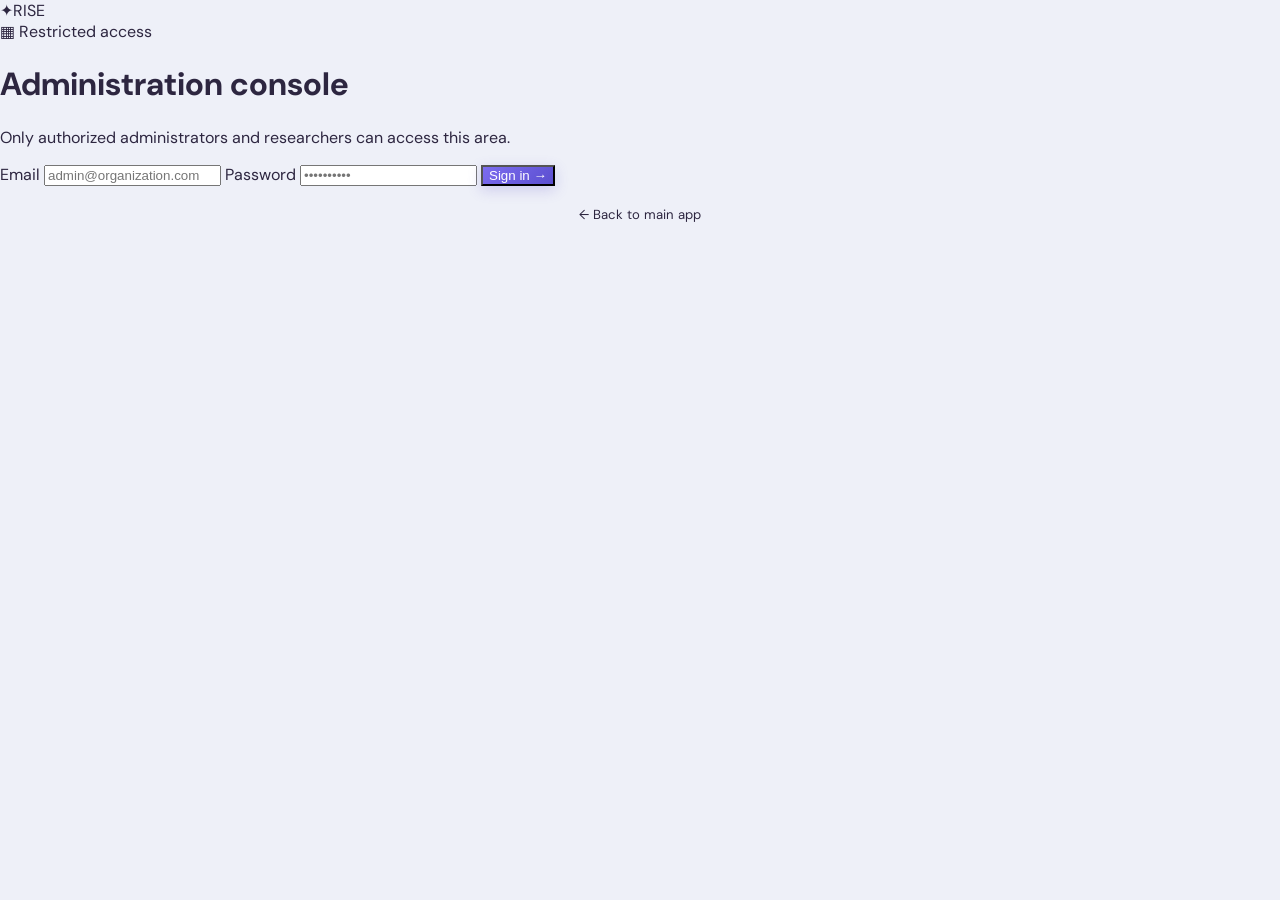
==== admin/index.html @ 9676bac1 "Ship English RISE pilot UI aligned with mobile mockups. Move user-facing copy and guardrails to Engl" ====
<!doctype html>
<html lang="en">
<head>
  <meta charset="UTF-8" />
  <meta name="viewport" content="width=device-width, initial-scale=1.0" />
  <meta name="theme-color" content="#5b4fcf" />
  <title>RISE — Administration Console</title>
  <link rel="preconnect" href="https://fonts.googleapis.com" />
  <link rel="preconnect" href="https://fonts.gstatic.com" crossorigin />
  <link href="https://fonts.googleapis.com/css2?family=DM+Sans:wght@400;500;600;700&display=swap" rel="stylesheet" />
  <link rel="stylesheet" href="admin.css" />
</head>
<body>

<!-- ── Auth screen ── -->
<div id="auth-screen" class="auth-wrap">
  <div class="auth-card">
    <div class="auth-logo"><span class="mark">✦</span><span>RISE</span></div>
    <div class="auth-badge">▦ Restricted access</div>
    <h1>Administration console</h1>
    <p>Only authorized administrators and researchers can access this area.</p>
    <form id="login-form">
      <label>
        Email
        <input id="login-email" type="email" required placeholder="admin@organization.com" autocomplete="email" />
      </label>
      <label>
        Password
        <input id="login-password" type="password" required placeholder="••••••••••" autocomplete="current-password" />
      </label>
      <button class="btn-primary" type="submit" id="login-btn">Sign in →</button>
      <p id="login-error" class="form-error"></p>
    </form>
    <p style="margin-top:1.25rem; font-size:.82rem; color:var(--text-muted); text-align:center;">
      <a href="../index.html" style="color:var(--brand); text-decoration:none;">← Back to main app</a>
    </p>
  </div>
</div>

<!-- ── App shell (hidden until login) ── -->
<div id="app-shell" class="app-shell" hidden>

  <!-- Sidebar -->
  <aside class="sidebar">
    <div class="sidebar-logo"><span class="mark">✦</span><span>RISE</span></div>
    <div class="sidebar-subtitle">Admin</div>
    <nav>
      <button class="nav-item active" data-view="admin">
        <span class="icon">▦</span><span>Dashboard Admin</span>
      </button>
      <button class="nav-item" data-view="research" id="research-nav-item">
        <span class="icon">⌁</span><span>Research</span>
      </button>
    </nav>
    <div class="sidebar-footer">
      <div class="user-mini">
        <div class="avatar" id="user-avatar">?</div>
        <div class="user-info">
          <strong id="user-name">—</strong>
          <small id="user-role">—</small>
        </div>
      </div>
      <div class="sidebar-links">
        <a href="../index.html" class="sidebar-link">
          <span class="icon">↩</span><span>Main app</span>
        </a>
        <button class="sidebar-link" id="logout-btn">
          <span class="icon">↪</span><span>Sign out</span>
        </button>
      </div>
    </div>
  </aside>

  <!-- Main content -->
  <main class="main-content">

    <!-- Admin View -->
    <section id="view-admin" class="view-section">
      <div class="page-header">
        <div class="page-eyebrow">Administration</div>
        <h1>Organization status</h1>
        <p>Accounts, invitations, consent and activity in one place.</p>
      </div>
      <div id="admin-kpis" class="kpi-grid"></div>
      <div class="section-card">
        <div class="section-header">
          <h2>Users</h2>
          <button class="btn-outline" id="invite-btn">+ Invite</button>
        </div>
        <div class="section-body">
          <table class="data-table" id="users-table">
            <thead>
              <tr>
                <th>Name</th>
                <th>Email</th>
                <th>Role</th>
                <th>Onboarding</th>
                <th>Created</th>
              </tr>
            </thead>
            <tbody id="users-tbody"></tbody>
          </table>
        </div>
      </div>
    </section>

    <!-- Research View -->
    <section id="view-research" class="view-section" hidden>
      <div class="page-header">
        <div class="page-eyebrow">Research Console</div>
        <h1>Authorized pseudonymized data</h1>
        <p>Audited access to conversations for pilot review.</p>
      </div>
      <div id="research-kpis" class="kpi-grid"></div>
      <div class="section-card">
        <div class="section-header">
          <h2 id="research-heading">Authorized conversations</h2>
          <button class="btn-outline" id="refresh-research-btn">↺ Refresh</button>
        </div>
        <div id="research-list" class="section-body"></div>
      </div>
    </section>

  </main>
</div>

<!-- ── Invite modal ── -->
<div id="invite-modal" class="modal-backdrop" hidden>
  <div class="modal">
    <h2>Invite user</h2>
    <p>The invite link will be generated and shown here. Copy and send it manually.</p>
    <label>
      Guest email
      <input id="invite-email" type="email" placeholder="name@example.com" />
    </label>
    <label style="margin-top:.75rem;">
      Role
      <select id="invite-role" style="padding:.65rem .85rem;border:1.5px solid var(--border);border-radius:8px;font-size:.9rem;background:var(--bg);color:var(--text);">
        <option value="youth">Youth</option>
        <option value="guardian">Guardian</option>
        <option value="researcher">Researcher</option>
        <option value="organization_admin">Organization admin</option>
      </select>
    </label>
    <div id="invite-result" style="margin-top:.75rem;font-size:.85rem;display:none;"></div>
    <div class="modal-actions">
      <button class="btn-ghost" id="invite-cancel">Cancel</button>
      <button class="btn-primary" id="invite-submit" style="width:auto;">Create invite</button>
    </div>
  </div>
</div>

<script>
(function () {
  'use strict';

  /* ── Config ── */
  const API_BASE = localStorage.getItem('rise_api') ||
    (['localhost', '127.0.0.1'].includes(location.hostname) ? 'http://localhost:8000' : '');

  const ADMIN_ROLES = ['organization_admin', 'platform_admin', 'researcher'];
  const ROLE_LABELS = {
    youth: 'Youth', guardian: 'Guardian', researcher: 'Researcher',
    organization_admin: 'Org admin', platform_admin: 'Platform admin'
  };
  const ONBOARDING_LABELS = { complete: 'Complete', pending: 'Pending', skipped: 'Skipped' };

  /* ── Session ── */
  let session = (() => {
    try { return JSON.parse(localStorage.getItem('bussola_session') || 'null'); } catch { return null; }
  })();

  function saveSession(data) {
    session = data;
    localStorage.setItem('bussola_session', JSON.stringify(data));
  }

  function clearSession() {
    session = null;
    localStorage.removeItem('bussola_session');
  }

  /* ── API helper ── */
  async function api(path, options = {}) {
    const headers = { 'Content-Type': 'application/json', ...(options.headers || {}) };
    if (session?.access_token) headers.Authorization = `Bearer ${session.access_token}`;
    const response = await fetch(API_BASE + path, { ...options, headers });
    const data = await response.json().catch(() => ({}));
    if (!response.ok) {
      throw new Error(typeof data.detail === 'string' ? data.detail : 'The operation could not be completed.');
    }
    return data;
  }

  /* ── DOM helper: create element with text content and optional class ── */
  function makeEl(tag, className, text) {
    const node = document.createElement(tag);
    if (className) node.className = className;
    if (text !== undefined) node.textContent = text;
    return node;
  }

  /* ── Spinner node ── */
  function makeSpinner(message) {
    const wrap = makeEl('div', 'state-message');
    const s = makeEl('span', 'spinner');
    wrap.appendChild(s);
    wrap.appendChild(document.createTextNode(' ' + message));
    return wrap;
  }

  /* ── DOM refs ── */
  const authScreen   = document.getElementById('auth-screen');
  const appShell     = document.getElementById('app-shell');
  const IS_LOCAL = ['localhost', '127.0.0.1'].includes(location.hostname);

  function initDemoLogin() {
    if (!IS_LOCAL) return;
    document.getElementById('login-email').value = 'admin@rise.dev';
    document.getElementById('login-password').value = 'RiseDemo2026!';
    if (loginForm && !document.getElementById('demo-hint')) {
      const hint = makeEl('p', null, 'Demo mode — click Sign in to continue');
      hint.id = 'demo-hint';
      hint.style.cssText = 'font-size:.82rem;color:var(--text-muted);text-align:center;margin:0 0 .75rem;';
      loginForm.insertBefore(hint, loginForm.firstChild);
    }
  }

  const loginForm    = document.getElementById('login-form');
  const loginError   = document.getElementById('login-error');
  const loginBtn     = document.getElementById('login-btn');
  const userAvatar   = document.getElementById('user-avatar');
  const userName     = document.getElementById('user-name');
  const userRole     = document.getElementById('user-role');
  const logoutBtn    = document.getElementById('logout-btn');
  const inviteModal  = document.getElementById('invite-modal');
  const viewAdmin    = document.getElementById('view-admin');
  const viewResearch = document.getElementById('view-research');
  const researchNavItem = document.getElementById('research-nav-item');

  /* ── Navigation ── */
  function showView(name) {
    viewAdmin.hidden    = (name !== 'admin');
    viewResearch.hidden = (name !== 'research');
    document.querySelectorAll('.nav-item').forEach(btn => {
      btn.classList.toggle('active', btn.dataset.view === name);
    });
  }

  document.querySelectorAll('.nav-item[data-view]').forEach(btn =>
    btn.addEventListener('click', () => showView(btn.dataset.view))
  );

  /* ── Enter app ── */
  function enterApp(me) {
    authScreen.hidden = true;
    appShell.hidden   = false;

    userAvatar.textContent = (me.display_name || me.email || '?').slice(0, 1).toUpperCase();
    userName.textContent   = me.display_name || me.email || '—';
    userRole.textContent   = ROLE_LABELS[me.role] || me.role;

    researchNavItem.hidden = !(['researcher', 'platform_admin'].includes(me.role));

    loadAdminDashboard();
    if (['researcher', 'platform_admin'].includes(me.role)) loadResearch();
  }

  initDemoLogin();

  /* ── Login ── */
  loginForm.addEventListener('submit', async (e) => {
    e.preventDefault();
    loginError.textContent = '';
    loginBtn.disabled = true;
    loginBtn.textContent = 'Signing in…';
    try {
      const tokens = await api('/auth/login', {
        method: 'POST',
        body: JSON.stringify({
          email:    document.getElementById('login-email').value.trim(),
          password: document.getElementById('login-password').value
        })
      });
      saveSession(tokens);
      const me = await api('/me');
      session.user = me;
      saveSession(session);

      if (!ADMIN_ROLES.includes(me.role)) {
        loginError.textContent = 'Access denied. This console is for administrators and researchers only.';
        clearSession();
        return;
      }
      enterApp(me);
    } catch (err) {
      loginError.textContent = err.message;
    } finally {
      loginBtn.disabled = false;
      loginBtn.textContent = 'Sign in →';
    }
  });

  /* ── Logout ── */
  logoutBtn.addEventListener('click', async () => {
    try {
      if (session?.refresh_token) {
        await api('/auth/logout', { method: 'POST', body: JSON.stringify({ refresh_token: session.refresh_token }) });
      }
    } catch (_) {}
    clearSession();
    appShell.hidden   = true;
    authScreen.hidden = false;
    if (IS_LOCAL) initDemoLogin();
    else document.getElementById('login-password').value = '';
  });

  /* ── KPI rendering (safe DOM) ── */
  function renderKpis(containerId, kpisObj) {
    const container = document.getElementById(containerId);
    container.replaceChildren();
    if (!kpisObj || !Object.keys(kpisObj).length) {
      container.appendChild(makeEl('div', 'state-message', 'No metrics available.'));
      return;
    }
    Object.entries(kpisObj).forEach(([key, val]) => {
      const isRate = key.includes('rate') || key.includes('percent') || key.includes('taxa');
      const formatted = typeof val === 'number'
        ? (isRate ? val.toFixed(1) + '%' : val.toLocaleString('en-US'))
        : String(val);
      const label = key.replace(/_/g, ' ').replace(/\b\w/g, c => c.toUpperCase());
      const card  = makeEl('div', 'kpi-card');
      card.appendChild(makeEl('div', 'kpi-value', formatted));
      card.appendChild(makeEl('div', 'kpi-label', label));
      container.appendChild(card);
    });
  }

  /* ── Users table rendering (safe DOM) ── */
  function buildUserRow(u) {
    const tr = document.createElement('tr');

    const tdName = document.createElement('td');
    tdName.appendChild(makeEl('strong', null, u.display_name || '—'));
    tr.appendChild(tdName);

    const tdEmail = makeEl('td', null, u.email || '—');
    tdEmail.style.color = 'var(--text-muted)';
    tr.appendChild(tdEmail);

    const tdRole = document.createElement('td');
    const rPill  = makeEl('span', 'pill pill-role', ROLE_LABELS[u.role] || u.role);
    tdRole.appendChild(rPill);
    tr.appendChild(tdRole);

    const tdOnb  = document.createElement('td');
    const oCls   = u.onboarding_status === 'complete' ? 'pill pill-complete' : 'pill pill-pending';
    const oPill  = makeEl('span', oCls, ONBOARDING_LABELS[u.onboarding_status] || u.onboarding_status);
    tdOnb.appendChild(oPill);
    tr.appendChild(tdOnb);

    const tdDate = makeEl('td', null, u.created_at ? new Date(u.created_at).toLocaleDateString('en-US') : '—');
    tdDate.style.color    = 'var(--text-muted)';
    tdDate.style.fontSize = '.8rem';
    tr.appendChild(tdDate);

    return tr;
  }

  /* ── Admin dashboard ── */
  async function loadAdminDashboard() {
    const kpisContainer = document.getElementById('admin-kpis');
    const tbody = document.getElementById('users-tbody');
    kpisContainer.replaceChildren(makeSpinner('Loading metrics…'));
    tbody.replaceChildren(buildLoadingRow(5, 'Loading users…'));
    try {
      const [dashboard, usersResp] = await Promise.all([
        api('/admin/dashboard'),
        api('/admin/users')
      ]);
      renderKpis('admin-kpis', dashboard.kpis || dashboard);

      const users = usersResp.items || usersResp || [];
      tbody.replaceChildren();
      if (!users.length) {
        tbody.appendChild(buildLoadingRow(5, 'No users yet.'));
        return;
      }
      users.forEach(u => tbody.appendChild(buildUserRow(u)));
    } catch (err) {
      kpisContainer.replaceChildren(makeEl('div', 'state-message', 'Failed to load metrics: ' + err.message));
      tbody.replaceChildren(buildLoadingRow(5, 'Could not load users.'));
    }
  }

  function buildLoadingRow(cols, message) {
    const tr = document.createElement('tr');
    const td = document.createElement('td');
    td.colSpan = cols;
    td.className = 'state-message';
    td.textContent = message;
    tr.appendChild(td);
    return tr;
  }

  /* ── Research rendering (safe DOM) ── */
  function riskPillClass(level) {
    if (!level) return 'pill pill-pending';
    const l = level.toLowerCase();
    if (l === 'low'    || l === 'baixo') return 'pill pill-low';
    if (l === 'medium' || l === 'médio') return 'pill pill-medium';
    if (l === 'high'   || l === 'alto')  return 'pill pill-high';
    return 'pill pill-pending';
  }

  function buildResearchRow(row) {
    const wrap = makeEl('div', 'research-row');

    /* meta bar */
    const meta = makeEl('div', 'research-meta');
    meta.appendChild(makeEl('span', null, row.pseudonym || 'Anonymous'));
    const riskPill = makeEl('span', riskPillClass(row.risk_level), row.risk_level || '—');
    meta.appendChild(riskPill);
    meta.appendChild(makeEl('span', null, row.created_at ? new Date(row.created_at).toLocaleString('en-US') : '—'));
    wrap.appendChild(meta);

    /* exchange bubbles */
    const exchange = makeEl('div', 'research-exchange');

    const userBubble = makeEl('div', 'exchange-bubble exchange-user');
    userBubble.appendChild(makeEl('div', 'exchange-label', 'Youth'));
    userBubble.appendChild(document.createTextNode(row.user_message || '—'));
    exchange.appendChild(userBubble);

    const kaiBubble = makeEl('div', 'exchange-bubble exchange-kai');
    kaiBubble.appendChild(makeEl('div', 'exchange-label', 'Kai'));
    kaiBubble.appendChild(document.createTextNode(row.assistant_message || '—'));
    exchange.appendChild(kaiBubble);

    wrap.appendChild(exchange);
    return wrap;
  }

  async function loadResearch() {
    const kpisContainer = document.getElementById('research-kpis');
    const list = document.getElementById('research-list');
    kpisContainer.replaceChildren(makeSpinner('Loading metrics…'));
    list.replaceChildren(makeSpinner('Loading conversations…'));
    try {
      const [kpis, conversations] = await Promise.all([
        api('/v1/analytics/kpis'),
        api('/research/conversations?purpose=pilot-review')
      ]);
      renderKpis('research-kpis', kpis.kpis || kpis);

      const items = conversations.items || conversations || [];
      list.replaceChildren();
      if (!items.length) {
        list.appendChild(makeEl('div', 'state-message', 'No conversations authorized for review.'));
        return;
      }
      items.forEach(row => list.appendChild(buildResearchRow(row)));
    } catch (err) {
      kpisContainer.replaceChildren(makeEl('div', 'state-message', 'Failed to load metrics: ' + err.message));
      list.replaceChildren(makeEl('div', 'state-message', 'Could not load conversations: ' + err.message));
    }
  }

  document.getElementById('refresh-research-btn').addEventListener('click', loadResearch);

  /* ── Invite modal ── */
  document.getElementById('invite-btn').addEventListener('click', () => {
    document.getElementById('invite-email').value = '';
    const result = document.getElementById('invite-result');
    result.style.display = 'none';
    result.textContent   = '';
    inviteModal.hidden   = false;
  });

  document.getElementById('invite-cancel').addEventListener('click', () => { inviteModal.hidden = true; });
  inviteModal.addEventListener('click', (e) => { if (e.target === inviteModal) inviteModal.hidden = true; });

  document.getElementById('invite-submit').addEventListener('click', async () => {
    const email  = document.getElementById('invite-email').value.trim();
    const role   = document.getElementById('invite-role').value;
    const result = document.getElementById('invite-result');
    const btn    = document.getElementById('invite-submit');

    if (!email) {
      result.style.display = 'block';
      result.style.color   = 'var(--danger)';
      result.textContent   = 'Enter a valid email address.';
      return;
    }

    btn.disabled    = true;
    btn.textContent = 'Creating…';
    result.style.display = 'none';
    result.textContent   = '';
    try {
      const data = await api('/auth/invites', {
        method: 'POST',
        body: JSON.stringify({ email, role })
      });
      const token = data.invite_token || data.token || JSON.stringify(data);
      result.style.display = 'block';
      result.style.color   = 'var(--success)';
      result.textContent   = '✓ Invite created. Token: ' + token;
    } catch (err) {
      result.style.display = 'block';
      result.style.color   = 'var(--danger)';
      result.textContent   = err.message;
    } finally {
      btn.disabled    = false;
      btn.textContent = 'Create invite';
    }
  });

  /* ── Auto-login from existing session ── */
  if (session?.access_token && session?.user && ADMIN_ROLES.includes(session.user.role)) {
    enterApp(session.user);
  }

})();
</script>
</body>
</html>
---- admin/admin.css ----
/* ==========================================================================
   RISE Admin Console — minimal styles (reuses rise design tokens)
   ========================================================================== */

:root {
  --rise-purple: #7c6cf0;
  --rise-purple-dark: #5b4fcf;
  --rise-bg: #eef0f8;
  --rise-surface: rgba(255, 255, 255, 0.92);
  --rise-text: #2d2640;
  --rise-muted: #7a7289;
  --rise-accent: #9b8afb;
  --rise-border: rgba(124, 108, 240, 0.12);
  --rise-shadow-soft: 0 4px 16px rgba(45, 38, 64, 0.06);
  --rise-radius-sm: 10px;
  --rise-radius-md: 16px;
  --rise-radius-pill: 999px;
  --font-ui: "DM Sans", system-ui, -apple-system, sans-serif;
  --font-display: "Fraunces", Georgia, serif;
}

/* Admin uses wider layout than mobile shell */
.admin-body {
  margin: 0;
  min-height: 100vh;
  background: var(--rise-bg);
  color: var(--rise-text);
  font-family: var(--font-ui);
}

.admin-shell {
  display: flex;
  min-height: 100vh;
}

/* Sidebar */
.admin-sidebar {
  width: 240px;
  flex-shrink: 0;
  background: linear-gradient(180deg, var(--rise-purple-dark) 0%, #4a3fb8 100%);
  color: #f0eeff;
  padding: 28px 20px 24px;
  display: flex;
  flex-direction: column;
  position: fixed;
  inset: 0 auto 0 0;
}

.admin-sidebar .brand {
  font-family: var(--font-display);
  font-size: 22px;
  font-weight: 600;
  display: flex;
  align-items: center;
  gap: 8px;
  margin-bottom: 36px;
}

.admin-sidebar .brand-mark {
  color: var(--rise-accent);
}

.admin-sidebar .eyebrow {
  color: rgba(240, 238, 255, 0.55);
  margin-bottom: 12px;
}

.admin-nav {
  display: grid;
  gap: 4px;
}

.admin-nav-item {
  display: flex;
  align-items: center;
  gap: 10px;
  padding: 11px 12px;
  border-radius: var(--rise-radius-sm);
  font-size: 14px;
  font-weight: 600;
  color: rgba(240, 238, 255, 0.72);
  text-align: left;
  transition: background 0.12s ease, color 0.12s ease;
}

.admin-nav-item:hover,
.admin-nav-item.active {
  background: rgba(255, 255, 255, 0.12);
  color: #fff;
}

.admin-sidebar-bottom {
  margin-top: auto;
  padding-top: 20px;
}

.admin-sidebar-bottom a,
.admin-sidebar-bottom button {
  display: block;
  width: 100%;
  padding: 10px 12px;
  font-size: 13px;
  font-weight: 600;
  color: rgba(240, 238, 255, 0.65);
  text-align: left;
  border-radius: var(--rise-radius-sm);
}

.admin-sidebar-bottom a:hover,
.admin-sidebar-bottom button:hover {
  color: #fff;
  background: rgba(255, 255, 255, 0.08);
}

/* Main content */
.admin-main {
  flex: 1;
  margin-left: 240px;
  padding: 32px 5vw 64px;
  max-width: 1200px;
}

.admin-topbar {
  display: flex;
  justify-content: space-between;
  align-items: flex-start;
  margin-bottom: 32px;
}

.admin-topbar h1 {
  font-family: var(--font-display);
  font-size: clamp(26px, 3vw, 34px);
  margin-top: 6px;
}

.page-intro {
  max-width: 640px;
}

.page-intro h2 {
  font-family: var(--font-display);
  font-size: 26px;
  margin: 4px 0 8px;
}

.page-intro p {
  color: var(--rise-muted);
  font-size: 14px;
  line-height: 1.55;
  margin: 0 0 20px;
}

/* KPI grid */
.kpi-grid {
  display: grid;
  grid-template-columns: repeat(4, 1fr);
  gap: 12px;
  margin: 28px 0;
}

.kpi {
  padding: 18px;
  border-radius: var(--rise-radius-md);
  background: var(--rise-surface);
  backdrop-filter: blur(12px);
  -webkit-backdrop-filter: blur(12px);
  border: 1px solid rgba(255, 255, 255, 0.58);
  box-shadow: var(--rise-shadow-soft);
}

.kpi strong {
  display: block;
  font-family: var(--font-display);
  font-size: 26px;
  font-weight: 600;
  color: var(--rise-purple-dark);
}

.kpi span {
  font-size: 10px;
  font-weight: 700;
  letter-spacing: 0.1em;
  text-transform: uppercase;
  color: var(--rise-muted);
}

/* Tables */
.admin-table {
  padding: 20px;
  border-radius: var(--rise-radius-md);
  background: var(--rise-surface);
  backdrop-filter: blur(12px);
  -webkit-backdrop-filter: blur(12px);
  border: 1px solid rgba(255, 255, 255, 0.58);
  box-shadow: var(--rise-shadow-soft);
}

.table-title {
  display: flex;
  justify-content: space-between;
  align-items: center;
  margin-bottom: 8px;
}

.table-title h3 {
  font-family: var(--font-display);
  font-size: 20px;
  margin: 0;
}

.user-row,
.research-row {
  display: flex;
  flex-wrap: wrap;
  gap: 12px;
  align-items: center;
  padding: 14px 0;
  border-top: 1px solid var(--rise-border);
  font-size: 13px;
}

.user-row:first-of-type,
.research-row:first-of-type {
  border-top: none;
}

.user-row strong {
  min-width: 140px;
}

.research-row {
  display: block;
  line-height: 1.55;
}

.research-row small {
  display: block;
  color: var(--rise-muted);
  margin-bottom: 6px;
}

.research-row em {
  color: var(--rise-muted);
  font-style: normal;
}

.pill {
  display: inline-block;
  font-size: 10px;
  font-weight: 700;
  letter-spacing: 0.04em;
  padding: 4px 10px;
  border-radius: var(--rise-radius-pill);
  background: rgba(124, 108, 240, 0.12);
  color: var(--rise-purple-dark);
}

.muted {
  color: var(--rise-muted);
  font-size: 14px;
}

/* Admin buttons */
.btn {
  display: inline-flex;
  align-items: center;
  justify-content: center;
  gap: 8px;
  border: none;
  border-radius: var(--rise-radius-sm);
  padding: 11px 16px;
  font-size: 13px;
  font-weight: 600;
  font-family: var(--font-ui);
  cursor: pointer;
}

.btn-primary,
.primary {
  background: linear-gradient(135deg, var(--rise-purple), var(--rise-purple-dark));
  color: #fff;
  box-shadow: 0 4px 14px rgba(91, 79, 207, 0.22);
}

.outline {
  background: transparent;
  border: 1px solid var(--rise-border);
  color: var(--rise-purple-dark);
  border-radius: var(--rise-radius-sm);
  padding: 10px 14px;
  font-size: 13px;
  font-weight: 600;
  cursor: pointer;
}

/* Admin views toggle */
.admin-view {
  display: none;
}

.admin-view.active-view {
  display: block;
}

/* Responsive */
@media (max-width: 900px) {
  .admin-sidebar {
    width: 72px;
    padding: 24px 10px;
  }

  .admin-sidebar .brand span:last-child,
  .admin-sidebar .eyebrow,
  .admin-nav-item span:not(:first-child) {
    display: none;
  }

  .admin-nav-item {
    justify-content: center;
    padding: 12px;
  }

  .admin-main {
    margin-left: 72px;
    padding: 24px 4vw 48px;
  }

  .kpi-grid {
    grid-template-columns: repeat(2, 1fr);
  }
}

@media (max-width: 560px) {
  .admin-shell {
    flex-direction: column;
  }

  .admin-sidebar {
    position: relative;
    width: 100%;
    flex-direction: row;
    flex-wrap: wrap;
    align-items: center;
    padding: 16px;
    gap: 8px;
  }

  .admin-sidebar .brand {
    margin-bottom: 0;
  }

  .admin-nav {
    display: flex;
    flex: 1;
    justify-content: flex-end;
  }

  .admin-sidebar-bottom {
    width: 100%;
    display: flex;
    gap: 8px;
  }

  .admin-main {
    margin-left: 0;
  }
}

/* Simple admin page (admin/index.html) */
body { margin: 0; font-family: var(--font-ui); background: var(--rise-bg); color: var(--rise-text); }
.admin-wrap { max-width: 960px; margin: 0 auto; padding: 24px 20px 48px; }
.admin-header { display: flex; align-items: center; gap: 16px; margin-bottom: 28px; }
.admin-header a { color: var(--rise-purple); font-weight: 600; text-decoration: none; }
.admin-header h1 { font-family: var(--font-display); font-size: 24px; flex: 1; margin: 0; }
.admin-header button { border: 0; background: rgba(124,108,240,0.12); color: var(--rise-purple-dark); padding: 8px 14px; border-radius: 8px; cursor: pointer; font-weight: 600; }
#login-panel form { max-width: 360px; background: var(--rise-surface); padding: 24px; border-radius: 16px; box-shadow: var(--rise-shadow-soft); }
#login-panel label { display: grid; gap: 6px; font-size: 12px; font-weight: 600; margin-bottom: 12px; }
#login-panel input { padding: 10px; border-radius: 8px; border: 1px solid var(--rise-border); }
#login-panel button { width: 100%; padding: 12px; border: 0; border-radius: 10px; background: var(--rise-purple); color: #fff; font-weight: 600; cursor: pointer; margin-top: 8px; }
.error { color: #c0392b; font-size: 13px; }
.tabs { display: flex; gap: 8px; margin-bottom: 20px; }
.tab { border: 0; padding: 10px 16px; border-radius: 20px; background: rgba(124,108,240,0.1); cursor: pointer; font-weight: 600; color: var(--rise-muted); }
.tab.active { background: var(--rise-purple); color: #fff; }
.panel { background: var(--rise-surface); border-radius: 16px; padding: 20px; margin-top: 16px; box-shadow: var(--rise-shadow-soft); }
.panel-head { display: flex; justify-content: space-between; align-items: center; margin-bottom: 12px; }
.panel-head button { border: 0; padding: 8px 14px; border-radius: 8px; background: var(--rise-purple); color: #fff; cursor: pointer; font-weight: 600; }
.row { display: flex; flex-wrap: wrap; gap: 12px; padding: 12px 0; border-top: 1px solid var(--rise-border); font-size: 13px; }
.research-item { padding: 14px 0; border-top: 1px solid var(--rise-border); }
.research-item .muted { color: var(--rise-muted); }
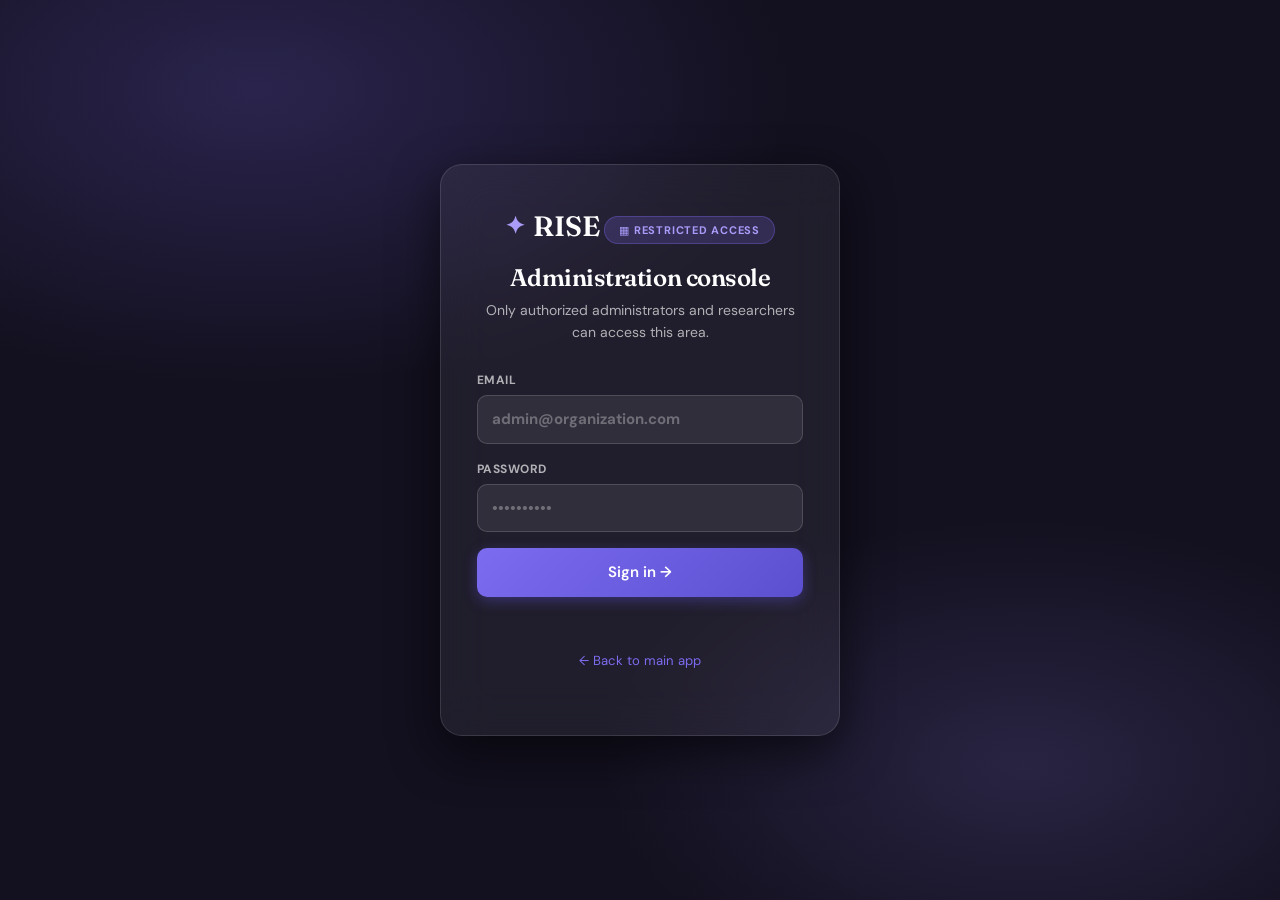
==== commit f3ed5370: "Ship Kai action-card UX, dark admin polish, richer demo seed, and RISE marketing site with mockups. " ====
--- a/admin/index.html
+++ b/admin/index.html
@@ -7,7 +7,7 @@
   <title>RISE — Administration Console</title>
   <link rel="preconnect" href="https://fonts.googleapis.com" />
   <link rel="preconnect" href="https://fonts.gstatic.com" crossorigin />
-  <link href="https://fonts.googleapis.com/css2?family=DM+Sans:wght@400;500;600;700&display=swap" rel="stylesheet" />
+  <link href="https://fonts.googleapis.com/css2?family=DM+Sans:ital,wght@0,400;0,500;0,600;0,700;1,400&family=Fraunces:opsz,wght@9..144,400;9..144,600&display=swap" rel="stylesheet" />
   <link rel="stylesheet" href="admin.css" />
 </head>
 <body>
@@ -135,7 +135,7 @@
     </label>
     <label style="margin-top:.75rem;">
       Role
-      <select id="invite-role" style="padding:.65rem .85rem;border:1.5px solid var(--border);border-radius:8px;font-size:.9rem;background:var(--bg);color:var(--text);">
+      <select id="invite-role">
         <option value="youth">Youth</option>
         <option value="guardian">Guardian</option>
         <option value="researcher">Researcher</option>
--- a/admin/admin.css
+++ b/admin/admin.css
@@ -1,76 +1,348 @@
 /* ==========================================================================
-   RISE Admin Console — minimal styles (reuses rise design tokens)
+   RISE Admin Console — polished design system (dark theme)
+   Targets the actual HTML class names used in admin/index.html
    ========================================================================== */
 
+/* --------------------------------------------------------------------------
+   Design tokens — RISE brand palette + admin-specific aliases
+   -------------------------------------------------------------------------- */
 :root {
-  --rise-purple: #7c6cf0;
+  /* Core brand */
+  --rise-purple:      #7c6cf0;
   --rise-purple-dark: #5b4fcf;
-  --rise-bg: #eef0f8;
-  --rise-surface: rgba(255, 255, 255, 0.92);
-  --rise-text: #2d2640;
-  --rise-muted: #7a7289;
-  --rise-accent: #9b8afb;
-  --rise-border: rgba(124, 108, 240, 0.12);
-  --rise-shadow-soft: 0 4px 16px rgba(45, 38, 64, 0.06);
-  --rise-radius-sm: 10px;
-  --rise-radius-md: 16px;
+  --rise-purple-deep: #4a3fb8;
+  --rise-accent:      #a89cf8;
+  --rise-lavender:    rgba(124, 108, 240, 0.22);
+
+  /* Surfaces & BG — dark */
+  --rise-bg:          #13101f;
+  --rise-surface:     rgba(255, 255, 255, 0.07);
+  --rise-surface-2:   rgba(255, 255, 255, 0.04);
+  --rise-cream:       rgba(255, 255, 255, 0.05);
+
+  /* Typography — white on dark */
+  --rise-text:        #ffffff;
+  --rise-muted:       rgba(255, 255, 255, 0.65);
+  --rise-subtle:      rgba(255, 255, 255, 0.38);
+
+  /* Borders & shadows */
+  --rise-border:       rgba(255, 255, 255, 0.1);
+  --rise-border-light: rgba(255, 255, 255, 0.08);
+  --rise-shadow-soft:  0 4px 16px rgba(0, 0, 0, 0.4);
+  --rise-shadow:       0 8px 32px rgba(0, 0, 0, 0.5);
+  --rise-shadow-lg:    0 16px 48px rgba(0, 0, 0, 0.6);
+
+  /* Radii */
+  --rise-radius-sm:   10px;
+  --rise-radius-md:   16px;
+  --rise-radius-lg:   22px;
   --rise-radius-pill: 999px;
-  --font-ui: "DM Sans", system-ui, -apple-system, sans-serif;
+
+  /* Semantic aliases used inline in HTML */
+  --brand:      var(--rise-purple);
+  --bg:         var(--rise-bg);
+  --text:       var(--rise-text);
+  --text-muted: var(--rise-muted);
+  --border:     var(--rise-border);
+  --danger:     #ff7b87;
+  --success:    #4ecb9a;
+
+  /* Fonts */
+  --font-ui:      "DM Sans", system-ui, -apple-system, sans-serif;
   --font-display: "Fraunces", Georgia, serif;
-}
-
-/* Admin uses wider layout than mobile shell */
-.admin-body {
+
+  /* Layout */
+  --sidebar-w: 240px;
+  --sidebar-w-collapsed: 72px;
+}
+
+/* --------------------------------------------------------------------------
+   Reset & base
+   -------------------------------------------------------------------------- */
+*,
+*::before,
+*::after { box-sizing: border-box; }
+
+html { -webkit-text-size-adjust: 100%; text-size-adjust: 100%; }
+
+body {
   margin: 0;
-  min-height: 100vh;
+  min-height: 100dvh;
   background: var(--rise-bg);
   color: var(--rise-text);
   font-family: var(--font-ui);
-}
-
-.admin-shell {
-  display: flex;
-  min-height: 100vh;
-}
-
-/* Sidebar */
-.admin-sidebar {
-  width: 240px;
+  font-size: 15px;
+  line-height: 1.5;
+  -webkit-font-smoothing: antialiased;
+  -moz-osx-font-smoothing: grayscale;
+}
+
+button, input, textarea, select { font: inherit; color: inherit; }
+button { cursor: pointer; border: none; background: none; }
+a { color: inherit; text-decoration: none; }
+
+h1, h2, h3, h4, p { margin: 0; }
+h1, h2, h3 {
+  font-family: var(--font-display);
+  font-weight: 600;
+  letter-spacing: -0.02em;
+  line-height: 1.15;
+}
+
+[hidden] { display: none !important; }
+
+/* --------------------------------------------------------------------------
+   Auth screen
+   -------------------------------------------------------------------------- */
+.auth-wrap {
+  min-height: 100dvh;
+  display: flex;
+  align-items: center;
+  justify-content: center;
+  padding: 24px 16px;
+  background:
+    radial-gradient(ellipse 70% 55% at 20% 10%, rgba(124, 108, 240, 0.22) 0%, transparent 60%),
+    radial-gradient(ellipse 60% 50% at 80% 85%, rgba(155, 138, 251, 0.16) 0%, transparent 55%),
+    var(--rise-bg);
+}
+
+.auth-card {
+  width: 100%;
+  max-width: 400px;
+  background: rgba(255, 255, 255, 0.06);
+  border: 1px solid rgba(255, 255, 255, 0.12);
+  border-radius: var(--rise-radius-lg);
+  box-shadow: var(--rise-shadow-lg);
+  backdrop-filter: blur(24px);
+  -webkit-backdrop-filter: blur(24px);
+  padding: 40px 36px 36px;
+  text-align: center;
+}
+
+.auth-logo {
+  display: inline-flex;
+  align-items: center;
+  gap: 8px;
+  font-family: var(--font-display);
+  font-size: 28px;
+  font-weight: 600;
+  color: #fff;
+  margin-bottom: 12px;
+}
+
+.auth-logo .mark {
+  color: var(--rise-accent);
+  font-size: 24px;
+}
+
+.auth-badge {
+  display: inline-block;
+  font-size: 11px;
+  font-weight: 700;
+  letter-spacing: 0.07em;
+  text-transform: uppercase;
+  color: var(--rise-accent);
+  background: rgba(124, 108, 240, 0.2);
+  border: 1px solid rgba(124, 108, 240, 0.35);
+  border-radius: var(--rise-radius-pill);
+  padding: 5px 14px;
+  margin-bottom: 20px;
+}
+
+.auth-card h1 {
+  font-size: clamp(20px, 4vw, 24px);
+  color: #fff;
+  margin-bottom: 8px;
+}
+
+.auth-card > p {
+  font-size: 14px;
+  color: var(--rise-muted);
+  margin-bottom: 28px;
+  line-height: 1.55;
+}
+
+.auth-card form {
+  display: grid;
+  gap: 16px;
+  text-align: left;
+}
+
+.auth-card label {
+  display: grid;
+  gap: 6px;
+  font-size: 12px;
+  font-weight: 700;
+  letter-spacing: 0.04em;
+  text-transform: uppercase;
+  color: var(--rise-muted);
+}
+
+.auth-card input[type="email"],
+.auth-card input[type="password"] {
+  width: 100%;
+  padding: 12px 14px;
+  background: rgba(255, 255, 255, 0.08);
+  border: 1.5px solid rgba(255, 255, 255, 0.15);
+  border-radius: var(--rise-radius-sm);
+  font-size: 15px;
+  color: #fff;
+  transition: border-color 0.15s, box-shadow 0.15s;
+  outline: none;
+}
+
+.auth-card input:focus {
+  border-color: var(--rise-purple);
+  box-shadow: 0 0 0 3px rgba(124, 108, 240, 0.28);
+}
+
+.auth-card input::placeholder { color: rgba(255, 255, 255, 0.3); }
+
+/* --------------------------------------------------------------------------
+   Shared button styles
+   -------------------------------------------------------------------------- */
+.btn-primary {
+  display: block;
+  width: 100%;
+  padding: 13px 20px;
+  background: linear-gradient(135deg, var(--rise-purple) 0%, var(--rise-purple-dark) 100%);
+  color: #fff;
+  font-size: 15px;
+  font-weight: 600;
+  border-radius: var(--rise-radius-sm);
+  box-shadow: 0 4px 14px rgba(91, 79, 207, 0.4);
+  transition: opacity 0.15s, transform 0.12s, box-shadow 0.15s;
+  text-align: center;
+  cursor: pointer;
+}
+
+.btn-primary:hover:not(:disabled) {
+  opacity: 0.92;
+  transform: translateY(-1px);
+  box-shadow: 0 6px 20px rgba(91, 79, 207, 0.5);
+}
+
+.btn-primary:active { transform: translateY(0); }
+.btn-primary:disabled { opacity: 0.45; cursor: not-allowed; }
+
+.btn-outline {
+  display: inline-flex;
+  align-items: center;
+  gap: 6px;
+  padding: 9px 16px;
+  background: transparent;
+  border: 1.5px solid rgba(124, 108, 240, 0.4);
+  border-radius: var(--rise-radius-sm);
+  font-size: 13px;
+  font-weight: 600;
+  color: var(--rise-accent);
+  transition: background 0.14s, border-color 0.14s, transform 0.12s;
+}
+
+.btn-outline:hover {
+  background: rgba(124, 108, 240, 0.18);
+  border-color: rgba(124, 108, 240, 0.6);
+  transform: translateY(-1px);
+}
+
+.btn-ghost {
+  display: inline-flex;
+  align-items: center;
+  gap: 6px;
+  padding: 9px 16px;
+  background: transparent;
+  border-radius: var(--rise-radius-sm);
+  font-size: 13px;
+  font-weight: 600;
+  color: var(--rise-muted);
+  transition: background 0.14s, color 0.14s;
+}
+
+.btn-ghost:hover {
+  background: rgba(255, 255, 255, 0.08);
+  color: #fff;
+}
+
+/* --------------------------------------------------------------------------
+   Form error
+   -------------------------------------------------------------------------- */
+.form-error {
+  font-size: 13px;
+  color: var(--danger);
+  min-height: 18px;
+  text-align: center;
+}
+
+/* --------------------------------------------------------------------------
+   App shell layout
+   -------------------------------------------------------------------------- */
+.app-shell {
+  display: flex;
+  min-height: 100dvh;
+}
+
+/* --------------------------------------------------------------------------
+   Sidebar
+   -------------------------------------------------------------------------- */
+.sidebar {
+  width: var(--sidebar-w);
   flex-shrink: 0;
-  background: linear-gradient(180deg, var(--rise-purple-dark) 0%, #4a3fb8 100%);
+  background: linear-gradient(175deg, var(--rise-purple-dark) 0%, var(--rise-purple-deep) 60%, #3c3299 100%);
   color: #f0eeff;
-  padding: 28px 20px 24px;
   display: flex;
   flex-direction: column;
+  padding: 28px 16px 24px;
   position: fixed;
   inset: 0 auto 0 0;
-}
-
-.admin-sidebar .brand {
+  z-index: 100;
+  overflow: hidden;
+}
+
+/* decorative glow inside sidebar */
+.sidebar::before {
+  content: '';
+  position: absolute;
+  top: -40px;
+  right: -40px;
+  width: 180px;
+  height: 180px;
+  background: radial-gradient(circle, rgba(155, 138, 251, 0.25) 0%, transparent 70%);
+  pointer-events: none;
+}
+
+.sidebar-logo {
+  display: flex;
+  align-items: center;
+  gap: 8px;
   font-family: var(--font-display);
   font-size: 22px;
   font-weight: 600;
-  display: flex;
-  align-items: center;
-  gap: 8px;
-  margin-bottom: 36px;
-}
-
-.admin-sidebar .brand-mark {
+  color: #fff;
+  margin-bottom: 4px;
+}
+
+.sidebar-logo .mark {
   color: var(--rise-accent);
-}
-
-.admin-sidebar .eyebrow {
-  color: rgba(240, 238, 255, 0.55);
-  margin-bottom: 12px;
-}
-
-.admin-nav {
-  display: grid;
+  font-size: 20px;
+}
+
+.sidebar-subtitle {
+  font-size: 11px;
+  font-weight: 700;
+  letter-spacing: 0.1em;
+  text-transform: uppercase;
+  color: rgba(240, 238, 255, 0.5);
+  margin-bottom: 28px;
+  padding-left: 2px;
+}
+
+.sidebar nav {
+  display: flex;
+  flex-direction: column;
   gap: 4px;
 }
 
-.admin-nav-item {
+.nav-item {
   display: flex;
   align-items: center;
   gap: 10px;
@@ -80,310 +352,677 @@
   font-weight: 600;
   color: rgba(240, 238, 255, 0.72);
   text-align: left;
-  transition: background 0.12s ease, color 0.12s ease;
-}
-
-.admin-nav-item:hover,
-.admin-nav-item.active {
+  transition: background 0.14s, color 0.14s;
+  white-space: nowrap;
+  position: relative;
+}
+
+.nav-item .icon {
+  font-size: 16px;
+  flex-shrink: 0;
+  opacity: 0.85;
+}
+
+.nav-item:hover {
   background: rgba(255, 255, 255, 0.12);
-  color: #fff;
-}
-
-.admin-sidebar-bottom {
+  color: rgba(240, 238, 255, 0.95);
+}
+
+.nav-item.active {
+  background: rgba(255, 255, 255, 0.18);
+  color: #fff;
+  box-shadow: inset 0 0 0 1px rgba(255, 255, 255, 0.14);
+}
+
+.nav-item.active .icon { opacity: 1; }
+
+/* active indicator bar */
+.nav-item.active::before {
+  content: '';
+  position: absolute;
+  left: 0;
+  top: 20%;
+  bottom: 20%;
+  width: 3px;
+  background: var(--rise-accent);
+  border-radius: 0 3px 3px 0;
+}
+
+/* --------------------------------------------------------------------------
+   Sidebar footer
+   -------------------------------------------------------------------------- */
+.sidebar-footer {
   margin-top: auto;
   padding-top: 20px;
-}
-
-.admin-sidebar-bottom a,
-.admin-sidebar-bottom button {
+  border-top: 1px solid rgba(255, 255, 255, 0.12);
+}
+
+.user-mini {
+  display: flex;
+  align-items: center;
+  gap: 10px;
+  padding: 10px 12px;
+  margin-bottom: 12px;
+}
+
+.avatar {
+  width: 34px;
+  height: 34px;
+  border-radius: 50%;
+  background: linear-gradient(135deg, var(--rise-accent), var(--rise-purple));
+  color: #fff;
+  font-size: 14px;
+  font-weight: 700;
+  display: flex;
+  align-items: center;
+  justify-content: center;
+  flex-shrink: 0;
+  box-shadow: 0 2px 8px rgba(0, 0, 0, 0.3);
+}
+
+.user-info {
+  overflow: hidden;
+}
+
+.user-info strong {
   display: block;
-  width: 100%;
-  padding: 10px 12px;
   font-size: 13px;
   font-weight: 600;
-  color: rgba(240, 238, 255, 0.65);
+  color: rgba(255, 255, 255, 0.95);
+  white-space: nowrap;
+  overflow: hidden;
+  text-overflow: ellipsis;
+}
+
+.user-info small {
+  font-size: 11px;
+  color: rgba(240, 238, 255, 0.55);
+  letter-spacing: 0.02em;
+}
+
+.sidebar-links {
+  display: flex;
+  flex-direction: column;
+  gap: 2px;
+}
+
+.sidebar-link {
+  display: flex;
+  align-items: center;
+  gap: 8px;
+  padding: 9px 12px;
+  font-size: 13px;
+  font-weight: 600;
+  color: rgba(240, 238, 255, 0.6);
+  border-radius: var(--rise-radius-sm);
+  transition: background 0.14s, color 0.14s;
   text-align: left;
-  border-radius: var(--rise-radius-sm);
-}
-
-.admin-sidebar-bottom a:hover,
-.admin-sidebar-bottom button:hover {
-  color: #fff;
-  background: rgba(255, 255, 255, 0.08);
-}
-
-/* Main content */
-.admin-main {
+  white-space: nowrap;
+}
+
+.sidebar-link .icon { font-size: 14px; opacity: 0.75; }
+
+.sidebar-link:hover {
+  background: rgba(255, 255, 255, 0.1);
+  color: rgba(240, 238, 255, 0.9);
+}
+
+/* --------------------------------------------------------------------------
+   Main content
+   -------------------------------------------------------------------------- */
+.main-content {
   flex: 1;
-  margin-left: 240px;
-  padding: 32px 5vw 64px;
-  max-width: 1200px;
-}
-
-.admin-topbar {
-  display: flex;
-  justify-content: space-between;
-  align-items: flex-start;
+  margin-left: var(--sidebar-w);
+  padding: 40px 5vw 72px;
+  min-width: 0;
+  max-width: calc(1200px + var(--sidebar-w));
+}
+
+/* --------------------------------------------------------------------------
+   View sections
+   -------------------------------------------------------------------------- */
+.view-section {
+  max-width: 1060px;
+}
+
+/* --------------------------------------------------------------------------
+   Page header
+   -------------------------------------------------------------------------- */
+.page-header {
   margin-bottom: 32px;
 }
 
-.admin-topbar h1 {
-  font-family: var(--font-display);
-  font-size: clamp(26px, 3vw, 34px);
-  margin-top: 6px;
-}
-
-.page-intro {
-  max-width: 640px;
-}
-
-.page-intro h2 {
-  font-family: var(--font-display);
-  font-size: 26px;
-  margin: 4px 0 8px;
-}
-
-.page-intro p {
-  color: var(--rise-muted);
-  font-size: 14px;
-  line-height: 1.55;
-  margin: 0 0 20px;
-}
-
-/* KPI grid */
-.kpi-grid {
-  display: grid;
-  grid-template-columns: repeat(4, 1fr);
-  gap: 12px;
-  margin: 28px 0;
-}
-
-.kpi {
-  padding: 18px;
-  border-radius: var(--rise-radius-md);
-  background: var(--rise-surface);
-  backdrop-filter: blur(12px);
-  -webkit-backdrop-filter: blur(12px);
-  border: 1px solid rgba(255, 255, 255, 0.58);
-  box-shadow: var(--rise-shadow-soft);
-}
-
-.kpi strong {
-  display: block;
-  font-family: var(--font-display);
-  font-size: 26px;
-  font-weight: 600;
-  color: var(--rise-purple-dark);
-}
-
-.kpi span {
-  font-size: 10px;
+.page-eyebrow {
+  display: inline-block;
+  font-size: 11px;
   font-weight: 700;
   letter-spacing: 0.1em;
   text-transform: uppercase;
+  color: var(--rise-accent);
+  margin-bottom: 8px;
+}
+
+.page-header h1 {
+  font-size: clamp(24px, 3vw, 32px);
+  color: #fff;
+  margin-bottom: 8px;
+}
+
+.page-header p {
+  font-size: 14px;
   color: var(--rise-muted);
-}
-
-/* Tables */
-.admin-table {
-  padding: 20px;
+  max-width: 520px;
+  line-height: 1.6;
+}
+
+/* --------------------------------------------------------------------------
+   KPI cards
+   -------------------------------------------------------------------------- */
+.kpi-grid {
+  display: grid;
+  grid-template-columns: repeat(auto-fill, minmax(180px, 1fr));
+  gap: 14px;
+  margin-bottom: 32px;
+}
+
+.kpi-card {
+  background: rgba(255, 255, 255, 0.06);
+  border: 1px solid rgba(255, 255, 255, 0.1);
   border-radius: var(--rise-radius-md);
-  background: var(--rise-surface);
+  box-shadow: var(--rise-shadow-soft);
   backdrop-filter: blur(12px);
   -webkit-backdrop-filter: blur(12px);
-  border: 1px solid rgba(255, 255, 255, 0.58);
+  padding: 20px 22px 18px;
+  position: relative;
+  overflow: hidden;
+  transition: transform 0.15s, box-shadow 0.15s;
+}
+
+.kpi-card::before {
+  content: '';
+  position: absolute;
+  top: 0;
+  left: 0;
+  right: 0;
+  height: 3px;
+  background: linear-gradient(90deg, var(--rise-purple) 0%, var(--rise-accent) 100%);
+  border-radius: var(--rise-radius-md) var(--rise-radius-md) 0 0;
+}
+
+.kpi-card:hover {
+  transform: translateY(-2px);
+  box-shadow: var(--rise-shadow);
+}
+
+.kpi-value {
+  font-family: var(--font-display);
+  font-size: 30px;
+  font-weight: 600;
+  color: #fff;
+  line-height: 1.1;
+  margin-bottom: 6px;
+}
+
+.kpi-label {
+  font-size: 11px;
+  font-weight: 700;
+  letter-spacing: 0.07em;
+  text-transform: uppercase;
+  color: var(--rise-muted);
+}
+
+/* --------------------------------------------------------------------------
+   Section card (users table, research list)
+   -------------------------------------------------------------------------- */
+.section-card {
+  background: rgba(255, 255, 255, 0.05);
+  border: 1px solid rgba(255, 255, 255, 0.1);
+  border-radius: var(--rise-radius-lg);
   box-shadow: var(--rise-shadow-soft);
-}
-
-.table-title {
-  display: flex;
+  backdrop-filter: blur(12px);
+  -webkit-backdrop-filter: blur(12px);
+  overflow: hidden;
+  margin-bottom: 28px;
+}
+
+.section-header {
+  display: flex;
+  align-items: center;
   justify-content: space-between;
-  align-items: center;
-  margin-bottom: 8px;
-}
-
-.table-title h3 {
-  font-family: var(--font-display);
-  font-size: 20px;
-  margin: 0;
-}
-
-.user-row,
-.research-row {
-  display: flex;
-  flex-wrap: wrap;
-  gap: 12px;
-  align-items: center;
-  padding: 14px 0;
-  border-top: 1px solid var(--rise-border);
-  font-size: 13px;
-}
-
-.user-row:first-of-type,
-.research-row:first-of-type {
-  border-top: none;
-}
-
-.user-row strong {
-  min-width: 140px;
-}
-
-.research-row {
-  display: block;
-  line-height: 1.55;
-}
-
-.research-row small {
-  display: block;
+  padding: 20px 24px 16px;
+  border-bottom: 1px solid rgba(255, 255, 255, 0.08);
+}
+
+.section-header h2 {
+  font-size: 18px;
+  font-weight: 600;
+  color: #fff;
+}
+
+.section-body {
+  padding: 0;
+}
+
+/* --------------------------------------------------------------------------
+   Data table
+   -------------------------------------------------------------------------- */
+.data-table {
+  width: 100%;
+  border-collapse: collapse;
+  font-size: 14px;
+}
+
+.data-table thead tr {
+  background: rgba(255, 255, 255, 0.04);
+  border-bottom: 1px solid rgba(255, 255, 255, 0.08);
+}
+
+.data-table th {
+  padding: 12px 24px;
+  font-size: 11px;
+  font-weight: 700;
+  letter-spacing: 0.07em;
+  text-transform: uppercase;
   color: var(--rise-muted);
-  margin-bottom: 6px;
-}
-
-.research-row em {
-  color: var(--rise-muted);
-  font-style: normal;
-}
-
+  text-align: left;
+  white-space: nowrap;
+}
+
+.data-table td {
+  padding: 14px 24px;
+  vertical-align: middle;
+  border-bottom: 1px solid rgba(255, 255, 255, 0.06);
+  color: var(--rise-text);
+}
+
+.data-table tbody tr:last-child td { border-bottom: none; }
+
+.data-table tbody tr {
+  transition: background 0.12s;
+}
+
+.data-table tbody tr:hover {
+  background: rgba(255, 255, 255, 0.04);
+}
+
+.data-table td strong {
+  font-weight: 600;
+  color: #fff;
+}
+
+/* --------------------------------------------------------------------------
+   Pills
+   -------------------------------------------------------------------------- */
 .pill {
-  display: inline-block;
-  font-size: 10px;
+  display: inline-flex;
+  align-items: center;
+  gap: 4px;
+  font-size: 11px;
   font-weight: 700;
   letter-spacing: 0.04em;
   padding: 4px 10px;
   border-radius: var(--rise-radius-pill);
-  background: rgba(124, 108, 240, 0.12);
-  color: var(--rise-purple-dark);
-}
-
-.muted {
+  background: rgba(124, 108, 240, 0.22);
+  color: var(--rise-accent);
+  white-space: nowrap;
+}
+
+/* Role pills */
+.pill-role {
+  background: rgba(124, 108, 240, 0.22);
+  color: var(--rise-accent);
+  border: 1px solid rgba(124, 108, 240, 0.35);
+}
+
+/* Status pills */
+.pill-complete {
+  background: rgba(78, 203, 154, 0.18);
+  color: #7edcb8;
+  border: 1px solid rgba(78, 203, 154, 0.3);
+}
+
+.pill-pending {
+  background: rgba(255, 255, 255, 0.1);
+  color: rgba(255, 255, 255, 0.62);
+  border: 1px solid rgba(255, 255, 255, 0.16);
+}
+
+/* Risk pills */
+.pill-low {
+  background: rgba(78, 203, 154, 0.18);
+  color: #7edcb8;
+  border: 1px solid rgba(78, 203, 154, 0.3);
+}
+
+.pill-medium {
+  background: rgba(255, 193, 50, 0.15);
+  color: #ffd670;
+  border: 1px solid rgba(255, 193, 50, 0.28);
+}
+
+.pill-high {
+  background: rgba(255, 107, 119, 0.15);
+  color: #ff9ea8;
+  border: 1px solid rgba(255, 107, 119, 0.3);
+}
+
+/* --------------------------------------------------------------------------
+   State messages (loading / empty)
+   -------------------------------------------------------------------------- */
+.state-message {
+  display: flex;
+  align-items: center;
+  justify-content: center;
+  gap: 10px;
+  padding: 40px 24px;
+  font-size: 14px;
   color: var(--rise-muted);
+  text-align: center;
+}
+
+/* spinner animation */
+.spinner {
+  display: inline-block;
+  width: 18px;
+  height: 18px;
+  border: 2.5px solid rgba(255, 255, 255, 0.15);
+  border-top-color: var(--rise-accent);
+  border-radius: 50%;
+  animation: spin 0.75s linear infinite;
+  flex-shrink: 0;
+}
+
+@keyframes spin {
+  to { transform: rotate(360deg); }
+}
+
+/* --------------------------------------------------------------------------
+   Research rows
+   -------------------------------------------------------------------------- */
+.research-row {
+  padding: 20px 24px;
+  border-bottom: 1px solid rgba(255, 255, 255, 0.06);
+  transition: background 0.12s;
+}
+
+.research-row:last-child { border-bottom: none; }
+.research-row:hover { background: rgba(255, 255, 255, 0.03); }
+
+.research-meta {
+  display: flex;
+  align-items: center;
+  flex-wrap: wrap;
+  gap: 10px;
+  margin-bottom: 14px;
+  font-size: 13px;
+  color: var(--rise-muted);
+}
+
+.research-meta span:first-child {
+  font-weight: 600;
+  color: #fff;
+}
+
+.research-exchange {
+  display: grid;
+  gap: 10px;
+}
+
+.exchange-bubble {
+  padding: 12px 16px;
+  border-radius: var(--rise-radius-md);
   font-size: 14px;
-}
-
-/* Admin buttons */
-.btn {
-  display: inline-flex;
+  line-height: 1.55;
+  max-width: 720px;
+  color: #fff;
+}
+
+.exchange-label {
+  font-size: 10px;
+  font-weight: 700;
+  letter-spacing: 0.07em;
+  text-transform: uppercase;
+  margin-bottom: 6px;
+  opacity: 0.7;
+}
+
+.exchange-user {
+  background: rgba(124, 108, 240, 0.14);
+  border: 1px solid rgba(124, 108, 240, 0.22);
+}
+
+.exchange-user .exchange-label { color: var(--rise-accent); }
+
+.exchange-kai {
+  background: rgba(255, 255, 255, 0.06);
+  border: 1px solid rgba(255, 255, 255, 0.1);
+  box-shadow: var(--rise-shadow-soft);
+}
+
+.exchange-kai .exchange-label { color: var(--rise-muted); }
+
+/* --------------------------------------------------------------------------
+   Modal
+   -------------------------------------------------------------------------- */
+.modal-backdrop {
+  position: fixed;
+  inset: 0;
+  background: rgba(10, 8, 20, 0.6);
+  backdrop-filter: blur(6px);
+  -webkit-backdrop-filter: blur(6px);
+  display: flex;
   align-items: center;
   justify-content: center;
-  gap: 8px;
-  border: none;
+  padding: 24px 16px;
+  z-index: 200;
+  animation: fadeIn 0.15s ease;
+}
+
+@keyframes fadeIn {
+  from { opacity: 0; }
+  to   { opacity: 1; }
+}
+
+.modal {
+  background: rgba(28, 22, 46, 0.96);
+  border: 1px solid rgba(255, 255, 255, 0.13);
+  border-radius: var(--rise-radius-lg);
+  box-shadow: var(--rise-shadow-lg);
+  backdrop-filter: blur(24px);
+  -webkit-backdrop-filter: blur(24px);
+  padding: 32px 32px 28px;
+  width: 100%;
+  max-width: 460px;
+  animation: slideUp 0.18s ease;
+}
+
+@keyframes slideUp {
+  from { opacity: 0; transform: translateY(12px); }
+  to   { opacity: 1; transform: translateY(0); }
+}
+
+.modal h2 {
+  font-size: 20px;
+  color: #fff;
+  margin-bottom: 6px;
+}
+
+.modal > p {
+  font-size: 14px;
+  color: var(--rise-muted);
+  margin-bottom: 20px;
+  line-height: 1.55;
+}
+
+.modal label {
+  display: grid;
+  gap: 6px;
+  font-size: 12px;
+  font-weight: 700;
+  letter-spacing: 0.04em;
+  text-transform: uppercase;
+  color: var(--rise-muted);
+  margin-bottom: 14px;
+}
+
+.modal input[type="email"] {
+  width: 100%;
+  padding: 11px 14px;
+  background: rgba(255, 255, 255, 0.08);
+  border: 1.5px solid rgba(255, 255, 255, 0.15);
   border-radius: var(--rise-radius-sm);
-  padding: 11px 16px;
+  font-size: 14px;
+  color: #fff;
+  outline: none;
+  transition: border-color 0.15s, box-shadow 0.15s;
+}
+
+.modal input:focus {
+  border-color: var(--rise-purple);
+  box-shadow: 0 0 0 3px rgba(124, 108, 240, 0.28);
+}
+
+.modal input::placeholder { color: rgba(255, 255, 255, 0.3); }
+
+.modal select {
+  width: 100%;
+  padding: 11px 14px;
+  background: rgba(255, 255, 255, 0.08);
+  border: 1.5px solid rgba(255, 255, 255, 0.15);
+  border-radius: var(--rise-radius-sm);
+  font-size: 14px;
+  color: #fff;
+  outline: none;
+  cursor: pointer;
+  transition: border-color 0.15s;
+  appearance: none;
+  background-image: url("data:image/svg+xml,%3Csvg xmlns='http://www.w3.org/2000/svg' width='14' height='8' viewBox='0 0 14 8'%3E%3Cpath d='M1 1l6 6 6-6' stroke='%23a89cf8' stroke-width='1.5' fill='none' stroke-linecap='round'/%3E%3C/svg%3E");
+  background-repeat: no-repeat;
+  background-position: right 14px center;
+  padding-right: 40px;
+}
+
+.modal select:focus {
+  border-color: var(--rise-purple);
+  box-shadow: 0 0 0 3px rgba(124, 108, 240, 0.28);
+}
+
+/* select option text on dark bg */
+.modal select option {
+  background: #1c1630;
+  color: #fff;
+}
+
+.modal-actions {
+  display: flex;
+  justify-content: flex-end;
+  gap: 10px;
+  margin-top: 24px;
+  padding-top: 20px;
+  border-top: 1px solid rgba(255, 255, 255, 0.08);
+}
+
+/* --------------------------------------------------------------------------
+   Invite result message (color set by JS via inline style)
+   -------------------------------------------------------------------------- */
+#invite-result {
+  padding: 12px 14px;
+  border-radius: var(--rise-radius-sm);
   font-size: 13px;
-  font-weight: 600;
-  font-family: var(--font-ui);
-  cursor: pointer;
-}
-
-.btn-primary,
-.primary {
-  background: linear-gradient(135deg, var(--rise-purple), var(--rise-purple-dark));
-  color: #fff;
-  box-shadow: 0 4px 14px rgba(91, 79, 207, 0.22);
-}
-
-.outline {
-  background: transparent;
-  border: 1px solid var(--rise-border);
-  color: var(--rise-purple-dark);
-  border-radius: var(--rise-radius-sm);
-  padding: 10px 14px;
-  font-size: 13px;
-  font-weight: 600;
-  cursor: pointer;
-}
-
-/* Admin views toggle */
-.admin-view {
-  display: none;
-}
-
-.admin-view.active-view {
-  display: block;
-}
-
-/* Responsive */
+  line-height: 1.5;
+  background: rgba(255, 255, 255, 0.05);
+  border: 1px solid rgba(255, 255, 255, 0.1);
+  word-break: break-all;
+  color: var(--rise-muted);
+}
+
+/* --------------------------------------------------------------------------
+   Responsive — tablet (< 900px): icon-only sidebar
+   -------------------------------------------------------------------------- */
 @media (max-width: 900px) {
-  .admin-sidebar {
-    width: 72px;
+  :root { --sidebar-w: var(--sidebar-w-collapsed); }
+
+  .sidebar {
+    width: var(--sidebar-w-collapsed);
     padding: 24px 10px;
+    overflow: visible;
   }
 
-  .admin-sidebar .brand span:last-child,
-  .admin-sidebar .eyebrow,
-  .admin-nav-item span:not(:first-child) {
-    display: none;
-  }
-
-  .admin-nav-item {
-    justify-content: center;
-    padding: 12px;
-  }
-
-  .admin-main {
-    margin-left: 72px;
-    padding: 24px 4vw 48px;
-  }
-
-  .kpi-grid {
-    grid-template-columns: repeat(2, 1fr);
-  }
-}
-
-@media (max-width: 560px) {
-  .admin-shell {
-    flex-direction: column;
-  }
-
-  .admin-sidebar {
-    position: relative;
+  .sidebar-logo span:last-child,
+  .sidebar-subtitle,
+  .nav-item > span:not(.icon),
+  .user-info,
+  .sidebar-link > span:not(.icon) { display: none; }
+
+  .sidebar-logo { justify-content: center; }
+  .nav-item { justify-content: center; padding: 12px; }
+  .user-mini { justify-content: center; padding: 10px 4px; }
+  .sidebar-link { justify-content: center; padding: 9px; }
+
+  .main-content { margin-left: var(--sidebar-w-collapsed); }
+
+  .kpi-grid { grid-template-columns: repeat(2, 1fr); }
+}
+
+/* --------------------------------------------------------------------------
+   Responsive — mobile (< 600px): top bar
+   -------------------------------------------------------------------------- */
+@media (max-width: 600px) {
+  .app-shell { flex-direction: column; }
+
+  .sidebar {
+    position: sticky;
+    top: 0;
     width: 100%;
     flex-direction: row;
-    flex-wrap: wrap;
     align-items: center;
-    padding: 16px;
+    padding: 12px 16px;
     gap: 8px;
+    overflow: visible;
+    z-index: 100;
+    min-height: unset;
   }
 
-  .admin-sidebar .brand {
-    margin-bottom: 0;
+  .sidebar::before { display: none; }
+
+  .sidebar-logo { margin-bottom: 0; }
+  .sidebar-subtitle { display: none; }
+
+  .sidebar nav {
+    flex-direction: row;
+    margin-left: auto;
+    gap: 4px;
   }
 
-  .admin-nav {
+  .nav-item { padding: 10px 14px; }
+
+  .sidebar-footer {
+    margin-top: 0;
+    padding-top: 0;
+    border-top: none;
+    margin-left: 8px;
     display: flex;
-    flex: 1;
-    justify-content: flex-end;
+    align-items: center;
+    gap: 4px;
   }
 
-  .admin-sidebar-bottom {
-    width: 100%;
-    display: flex;
-    gap: 8px;
+  .user-mini { display: none; }
+  .sidebar-links { flex-direction: row; }
+
+  .main-content {
+    margin-left: 0;
+    padding: 24px 16px 56px;
   }
 
-  .admin-main {
-    margin-left: 0;
-  }
-}
-
-/* Simple admin page (admin/index.html) */
-body { margin: 0; font-family: var(--font-ui); background: var(--rise-bg); color: var(--rise-text); }
-.admin-wrap { max-width: 960px; margin: 0 auto; padding: 24px 20px 48px; }
-.admin-header { display: flex; align-items: center; gap: 16px; margin-bottom: 28px; }
-.admin-header a { color: var(--rise-purple); font-weight: 600; text-decoration: none; }
-.admin-header h1 { font-family: var(--font-display); font-size: 24px; flex: 1; margin: 0; }
-.admin-header button { border: 0; background: rgba(124,108,240,0.12); color: var(--rise-purple-dark); padding: 8px 14px; border-radius: 8px; cursor: pointer; font-weight: 600; }
-#login-panel form { max-width: 360px; background: var(--rise-surface); padding: 24px; border-radius: 16px; box-shadow: var(--rise-shadow-soft); }
-#login-panel label { display: grid; gap: 6px; font-size: 12px; font-weight: 600; margin-bottom: 12px; }
-#login-panel input { padding: 10px; border-radius: 8px; border: 1px solid var(--rise-border); }
-#login-panel button { width: 100%; padding: 12px; border: 0; border-radius: 10px; background: var(--rise-purple); color: #fff; font-weight: 600; cursor: pointer; margin-top: 8px; }
-.error { color: #c0392b; font-size: 13px; }
-.tabs { display: flex; gap: 8px; margin-bottom: 20px; }
-.tab { border: 0; padding: 10px 16px; border-radius: 20px; background: rgba(124,108,240,0.1); cursor: pointer; font-weight: 600; color: var(--rise-muted); }
-.tab.active { background: var(--rise-purple); color: #fff; }
-.panel { background: var(--rise-surface); border-radius: 16px; padding: 20px; margin-top: 16px; box-shadow: var(--rise-shadow-soft); }
-.panel-head { display: flex; justify-content: space-between; align-items: center; margin-bottom: 12px; }
-.panel-head button { border: 0; padding: 8px 14px; border-radius: 8px; background: var(--rise-purple); color: #fff; cursor: pointer; font-weight: 600; }
-.row { display: flex; flex-wrap: wrap; gap: 12px; padding: 12px 0; border-top: 1px solid var(--rise-border); font-size: 13px; }
-.research-item { padding: 14px 0; border-top: 1px solid var(--rise-border); }
-.research-item .muted { color: var(--rise-muted); }
+  .kpi-grid { grid-template-columns: repeat(2, 1fr); gap: 10px; }
+
+  .section-header { padding: 16px 16px 12px; }
+  .section-header h2 { font-size: 16px; }
+
+  .data-table th,
+  .data-table td { padding: 12px 16px; }
+
+  .research-row { padding: 16px; }
+
+  .modal { padding: 24px 20px 20px; }
+}
